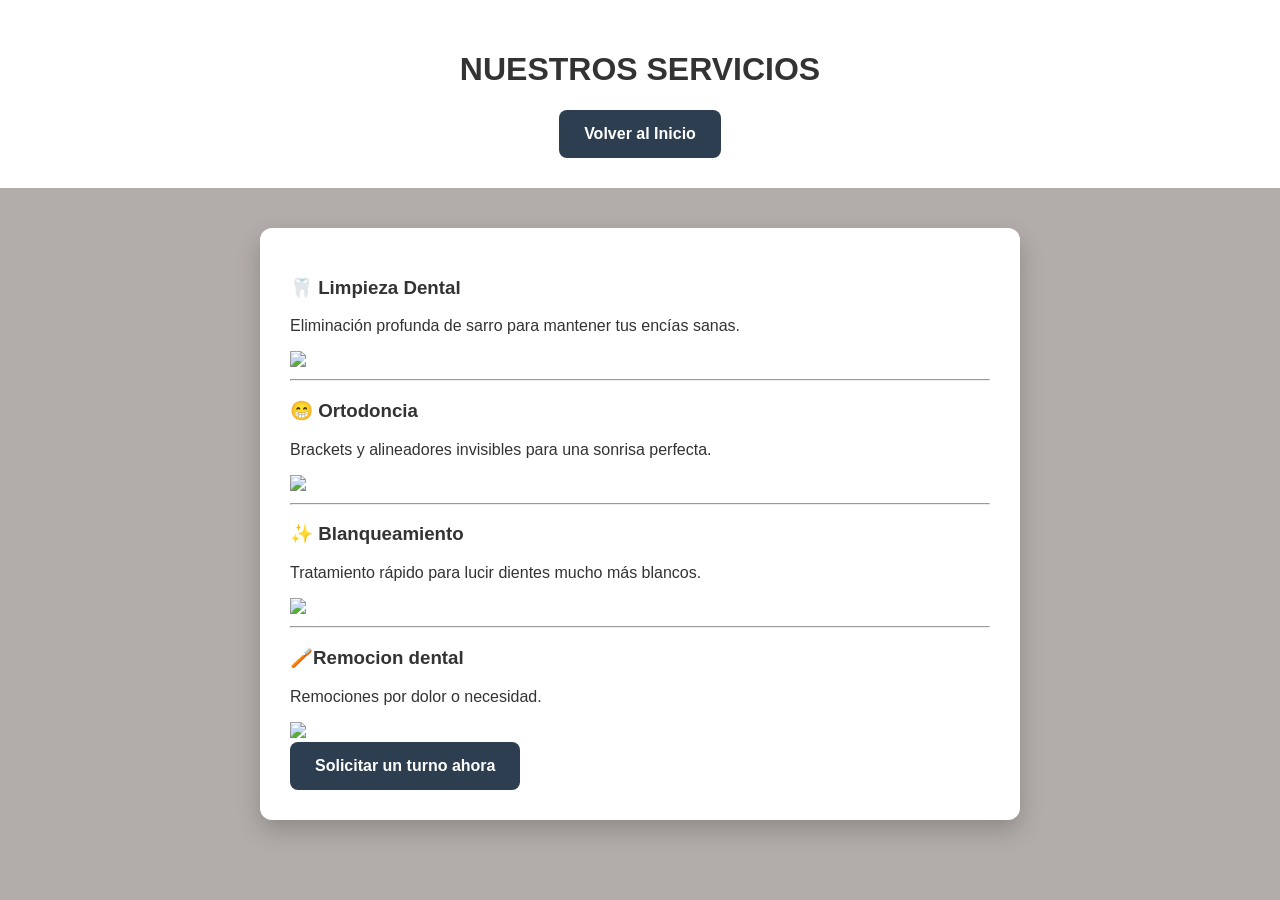
==== servicios.html @ afbcda2d "primer guardado" ====
<!DOCTYPE html>
<html lang="es">
<head>
    <meta charset="UTF-8">
    <title>Servicios</title>
    <link rel="stylesheet" href="consul.css">
</head>
<body>
    <header>
        <h1>NUESTROS SERVICIOS</h1>
        <nav><a href="index.html" class="btn">Volver al Inicio</a></nav>
    </header>

    <div class="container">
        <div style="text-align: left;">
            <h3>🦷 Limpieza Dental</h3>
            <p>Eliminación profunda de sarro para mantener tus encías sanas.</p>
            <img src="limpieza.jpg" width="200px">
            <hr>
            <h3>😁 Ortodoncia</h3>
            <p>Brackets y alineadores invisibles para una sonrisa perfecta.</p>
            <img src="ortodocnia.jpg" width="200px">
            <hr>
            <h3>✨ Blanqueamiento</h3>
            <p>Tratamiento rápido para lucir dientes mucho más blancos.</p>
            <img src="blanqueamineto.jpg" width="200px">
            <hr>
            <h3>🪥Remocion dental</h3>
            <p>Remociones por dolor o necesidad. </p>
            <img src="remocion.jpg" width="200px">
        </div>
        <a href="turno.html" class="btn".btn>Solicitar un turno ahora</a>
    </div>
</body>
</html>
---- consul.css ----
body {
    font-family: 'Segoe UI', Arial, sans-serif;
    margin: 0;
    background-color: #b2adaa; /* Gris liso de fondo */
    color: #333;
}

/* ENCABEZADO */
header {
    background-color: white;
    padding: 30px 0;
    text-align: center;
}
/*color links*/
nav a {
    text-decoration: none;
    color: #555;
    font-weight: bold;
    margin: 0 15px;
}

/*La caja blanca*/
.container {
    max-width: 700px;
    margin: 40px auto;
    background-color: white;
    padding: 30px;
    border-radius: 12px;
    box-shadow: 0px 10px 25px rgba(0,0,0,0.2); /* Sombra para que quede lindo */
}

/* BOTONES */
.btn {
    display: inline-block;
    background-color: #2c3e50;
    color: white !important;
    padding: 15px 25px;
    text-decoration: none;
    border-radius: 8px;
    font-weight: bold;
    border: none;
    cursor: pointer;
}

.btn:hover {
    background-color: #4285F4; /* Cambia a azul al pasar el mouse */
}

/* RESEÑAS ESTILO GOOGLE */
.review-card {
    background: #f8f9fa;
    padding: 15px;
    border-radius: 8px;
    margin-bottom: 15px;
    text-align: left;
    border-left: 5px solid #fbbc05; /* Borde amarillo estrellas */
}

.stars {
    color: #fbbc05;
    font-size: 18px;
}

/* FORMULARIO */
form {
    display: flex;
    flex-direction: column;
    text-align: left;
}

input, select, textarea {
    padding: 12px;
    margin: 10px 0;
    border: 1px solid #ccc;
    border-radius: 6px;
}

/* PANTALLA DE CONFIRMACIÓN */
#confirmacion {
    display: none;
    padding: 20px;
    background-color: #e9f7ef;
    border: 2px solid #27ae60;
    border-radius: 10px;
}
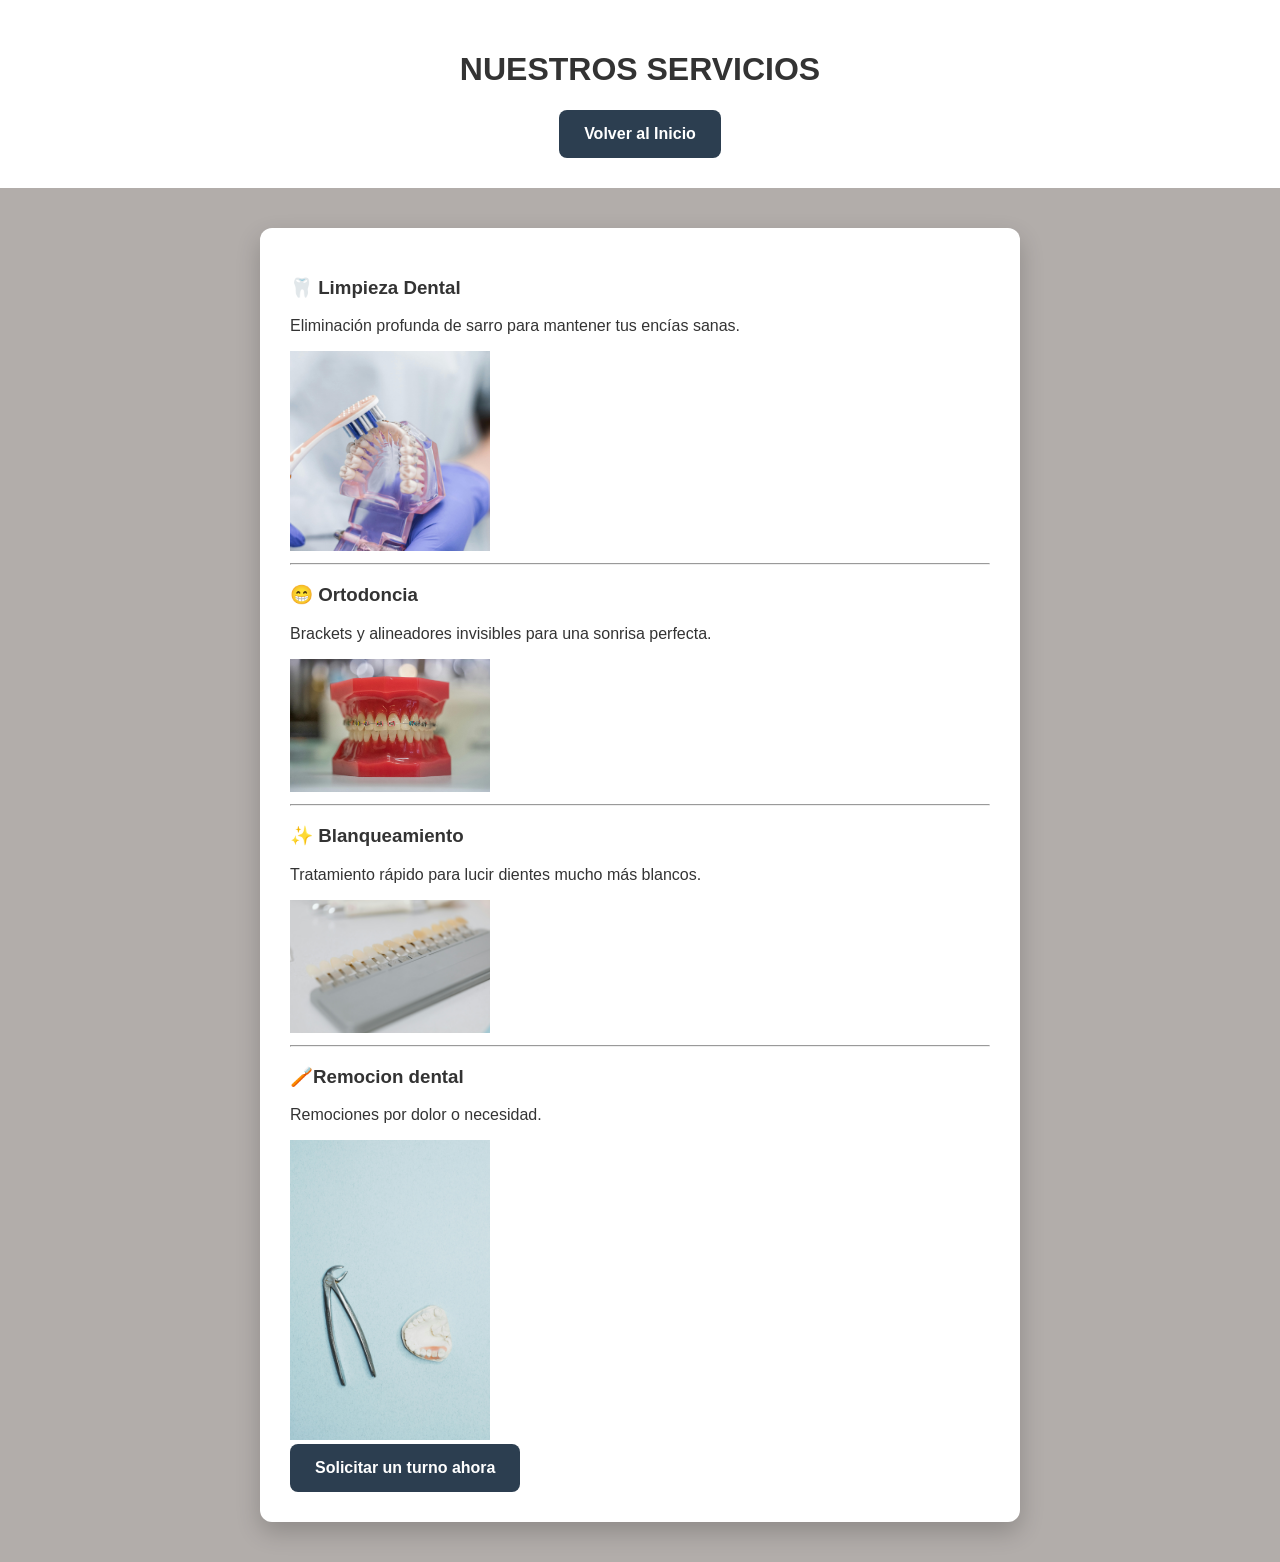
==== commit 58622e46: "segundo guardado" ====
--- a/servicios.html
+++ b/servicios.html
@@ -4,6 +4,7 @@
     <meta charset="UTF-8">
     <title>Servicios</title>
     <link rel="stylesheet" href="consul.css">
+    <script src="script.js" defer></script>
 </head>
 <body>
     <header>
